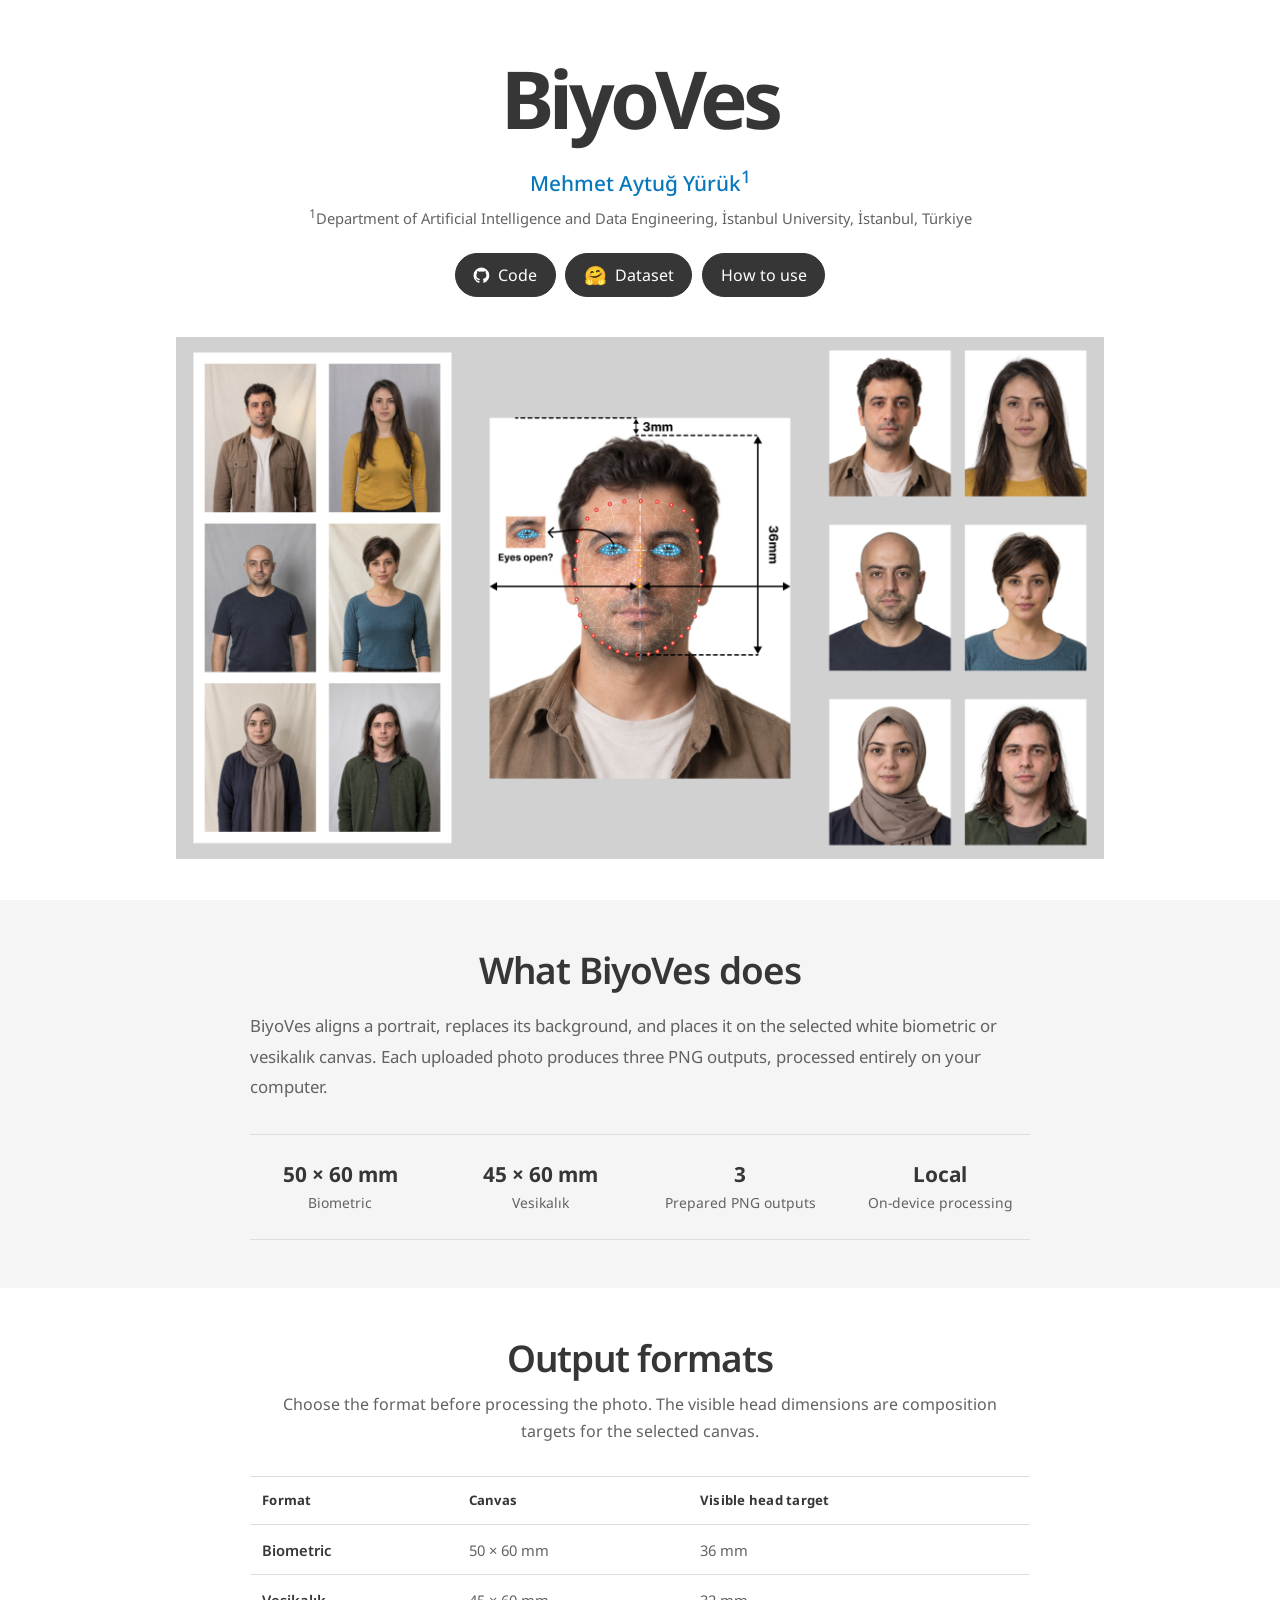
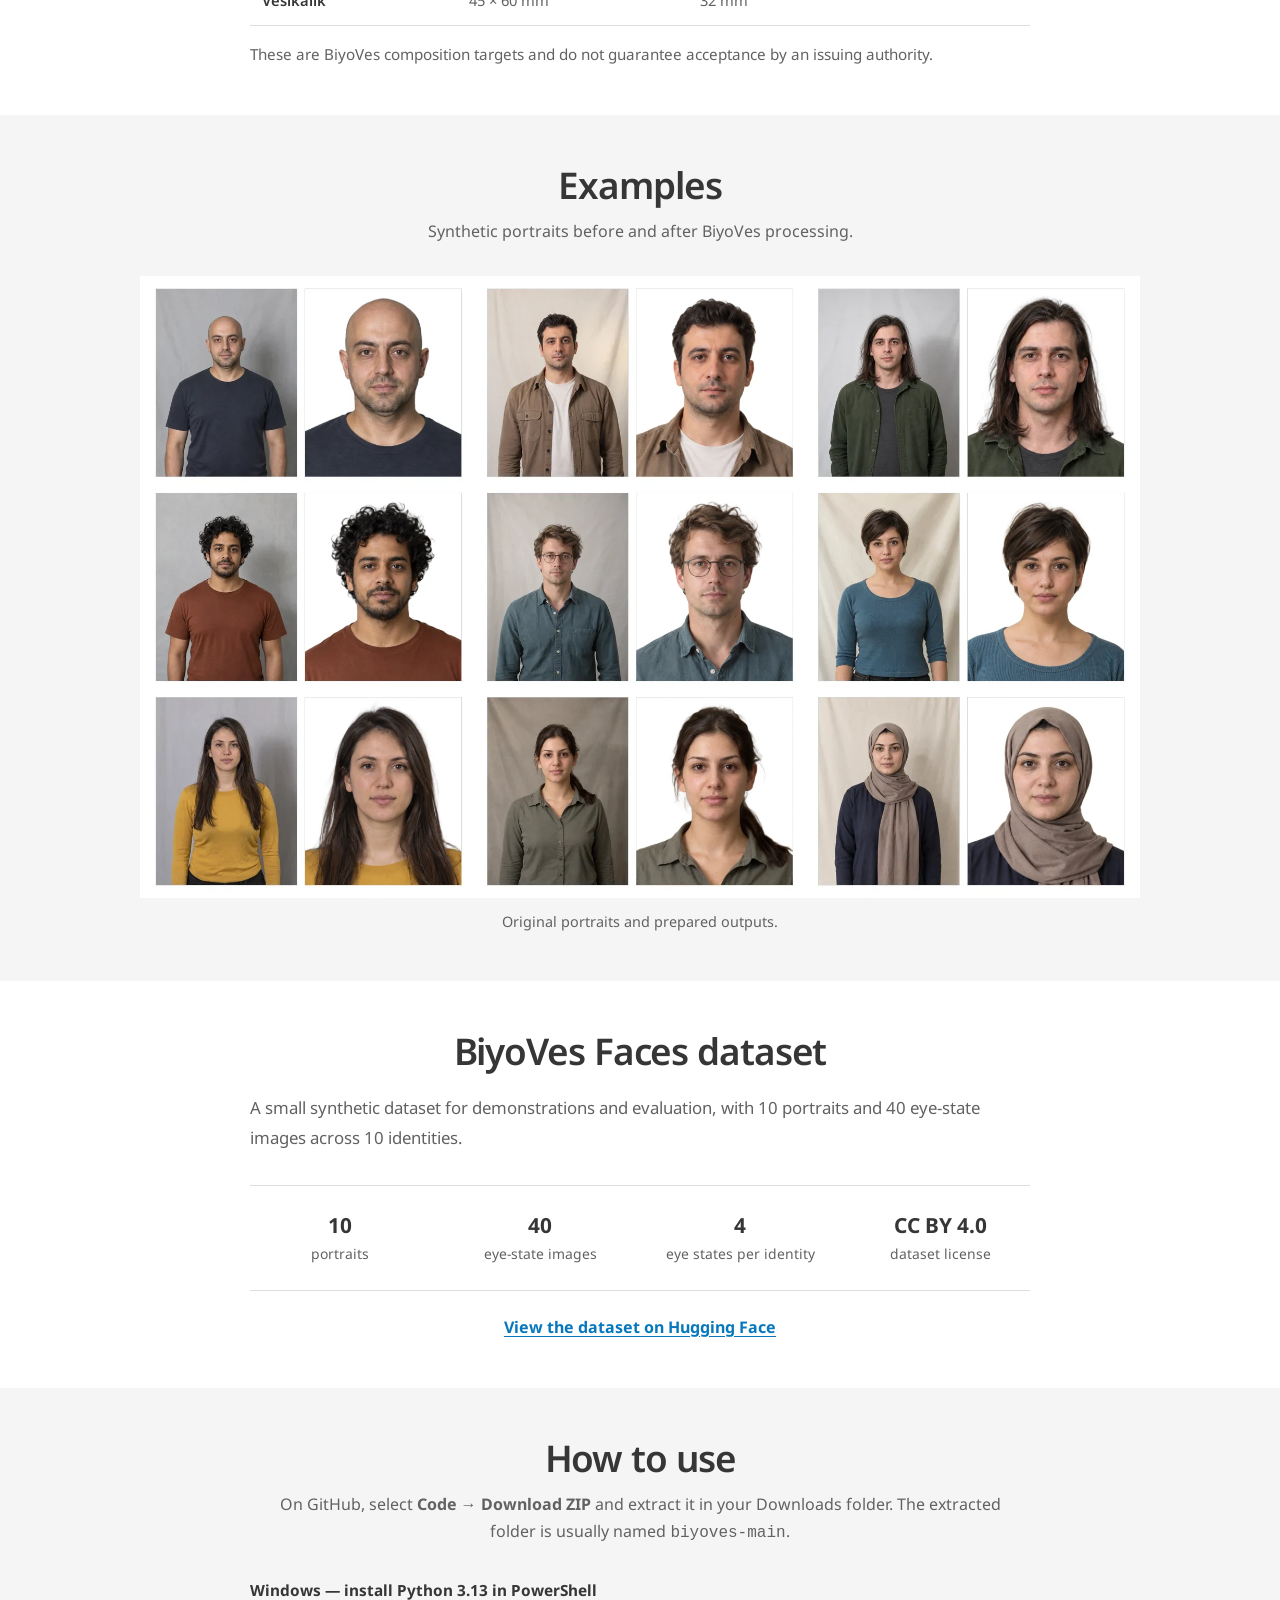
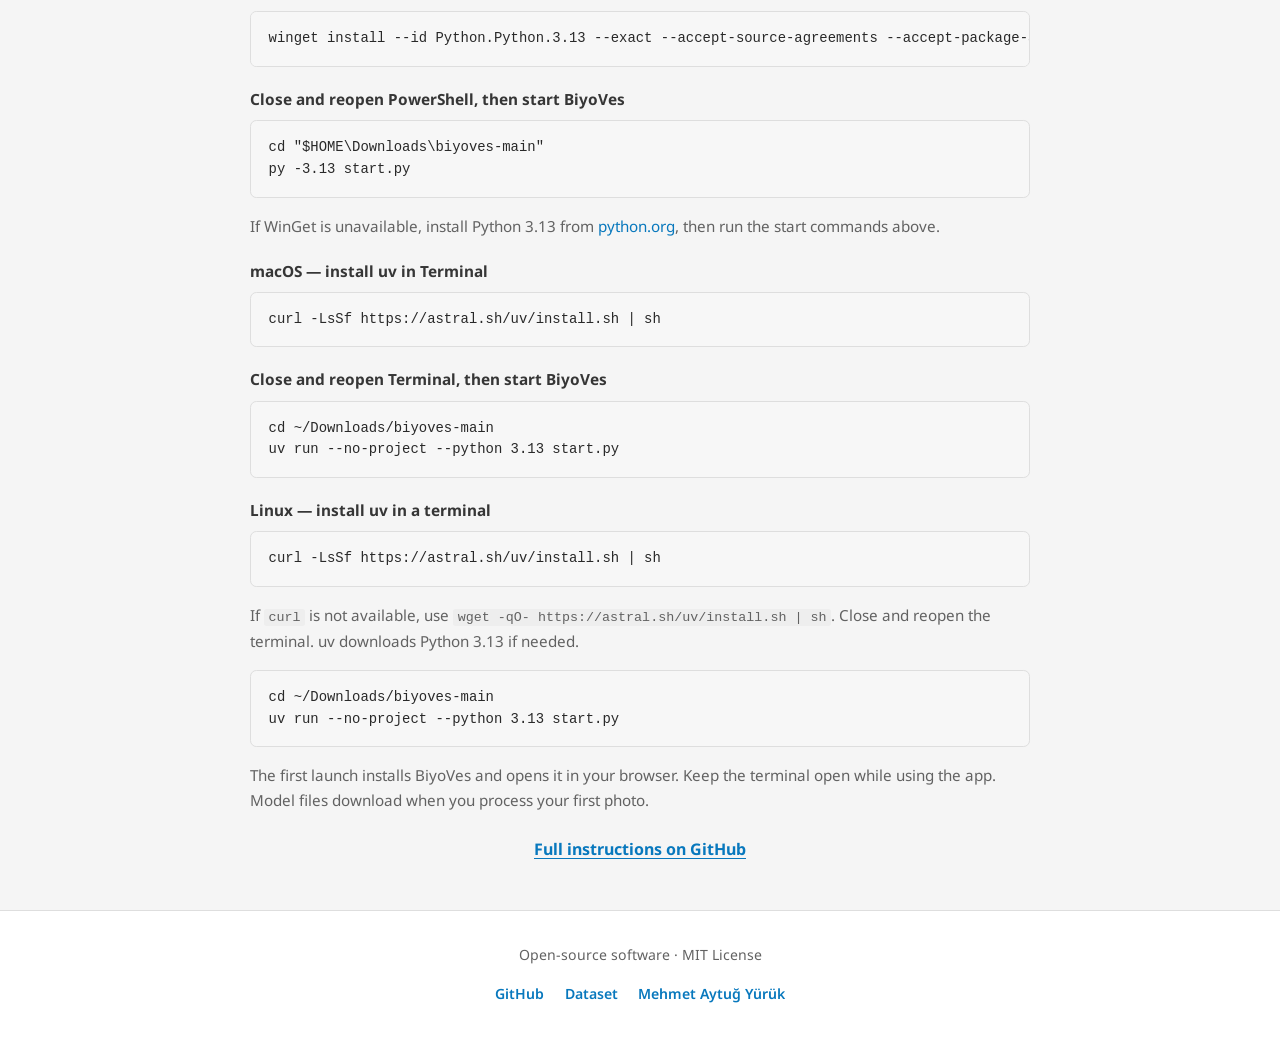
==== site/index.html @ 2c063765 "Initial commit" ====
<!doctype html>
<html lang="en" dir="ltr">
  <head>
    <meta charset="utf-8">
    <meta name="viewport" content="width=device-width, initial-scale=1">
    <title>BiyoVes — Local biometric and vesikalık photo processing</title>
    <meta name="description" content="Prepare biometric and vesikalık portraits locally with BiyoVes, a free open-source app.">
    <meta name="author" content="Mehmet Aytuğ Yürük">
    <meta name="robots" content="index, follow, max-snippet:-1, max-image-preview:large, max-video-preview:-1">
    <link rel="canonical" href="https://mehmetaytugyuruk.github.io/biyoves/">
    <meta name="theme-color" content="#ffffff">
    <link rel="icon" type="image/svg+xml" href="assets/favicon.svg">

    <meta property="og:title" content="BiyoVes — Local biometric and vesikalık photo processing">
    <meta property="og:description" content="Prepare biometric and vesikalık portraits locally with BiyoVes, a free open-source app.">
    <meta property="og:type" content="website">
    <meta property="og:url" content="https://mehmetaytugyuruk.github.io/biyoves/">
    <meta property="og:image" content="https://mehmetaytugyuruk.github.io/biyoves/assets/images/overview.png">
    <meta property="og:image:width" content="1920">
    <meta property="og:image:height" content="1080">
    <meta property="og:image:alt" content="BiyoVes overview showing portrait inputs and prepared biometric and vesikalık outputs.">
    <meta property="og:locale" content="en_US">
    <meta property="og:site_name" content="BiyoVes">

    <meta name="twitter:card" content="summary_large_image">
    <meta name="twitter:title" content="BiyoVes — Local biometric and vesikalık photo processing">
    <meta name="twitter:description" content="Prepare biometric and vesikalık portraits locally with BiyoVes, a free open-source app.">
    <meta name="twitter:image" content="https://mehmetaytugyuruk.github.io/biyoves/assets/images/overview.png">

    <link rel="preconnect" href="https://fonts.googleapis.com">
    <link rel="preconnect" href="https://fonts.gstatic.com" crossorigin>
    <link href="https://fonts.googleapis.com/css2?family=Google+Sans:wght@400;500;600;700&amp;family=Noto+Sans:wght@400;500;600;700&amp;display=swap" rel="stylesheet">
    <link rel="stylesheet" href="assets/css/base.css">
    <link rel="stylesheet" href="assets/css/biyoves.css?v=20261026-sections-1">

    <script type="application/ld+json">
    {
      "@context": "https://schema.org",
      "@type": "SoftwareApplication",
      "name": "BiyoVes",
      "applicationCategory": "MultimediaApplication",
      "url": "https://mehmetaytugyuruk.github.io/biyoves/",
      "codeRepository": "https://github.com/mehmetaytugyuruk/biyoves",
      "description": "Prepare biometric and vesikalık portraits locally with BiyoVes, a free open-source app.",
      "license": "https://opensource.org/license/mit",
      "inLanguage": "en"
    }
    </script>
  </head>
  <body>
    <a class="skip-link" href="#main-content">Skip to content</a>
<main id="main-content" class="biyoves-page">
  <div class="bv-hero-page">
  <header class="bv-hero">
    <div class="bv-container bv-container-narrow">
      <h1>BiyoVes</h1>
      <div class="bv-publication-authors"><span class="bv-author">Mehmet Aytuğ Yürük<sup>1</sup></span></div>
      <p class="bv-affiliation"><sup>1</sup>Department of Artificial Intelligence and Data Engineering, İstanbul University, İstanbul, Türkiye</p>
      <nav class="bv-resource-links" aria-label="BiyoVes resources">
        <a class="bv-resource-link" href="https://github.com/mehmetaytugyuruk/biyoves" target="_blank" rel="noopener noreferrer">
          <svg viewBox="0 0 24 24" aria-hidden="true" fill="currentColor"><path d="M12 .8a11.2 11.2 0 0 0-3.54 21.83c.56.1.77-.24.77-.54v-2.1c-3.12.68-3.78-1.32-3.78-1.32-.51-1.3-1.25-1.65-1.25-1.65-1.02-.7.08-.69.08-.69 1.13.08 1.72 1.16 1.72 1.16 1 .1.69 2.5 3.26 1.13.1-.72.39-1.21.71-1.49-2.49-.28-5.1-1.25-5.1-5.54 0-1.22.44-2.22 1.15-3-.12-.28-.5-1.42.11-2.95 0 0 .94-.3 3.08 1.15a10.7 10.7 0 0 1 5.6 0c2.14-1.45 3.07-1.15 3.07-1.15.62 1.53.23 2.67.12 2.95.72.78 1.15 1.78 1.15 3 0 4.3-2.62 5.26-5.12 5.54.4.35.76 1.03.76 2.08v2.88c0 .3.2.65.77.54A11.2 11.2 0 0 0 12 .8Z"/></svg>
          <span>Code</span>
        </a>
        <a class="bv-resource-link" href="https://huggingface.co/datasets/mehmetaytugyuruk/biyoves-faces" target="_blank" rel="noopener noreferrer">
          <span class="huggingface-icon" aria-hidden="true">🤗</span><span>Dataset</span>
        </a>
        <a class="bv-resource-link" href="#quick-start">How to use</a>
      </nav>
    </div>
  </header>

  <section class="bv-teaser bv-container" aria-label="BiyoVes overview">
    <figure>
      <a class="bv-figure-link" href="assets/images/overview.png" aria-label="Open the BiyoVes overview image at full resolution">
        <img src="assets/images/overview.png" width="1920" height="1080" alt="BiyoVes turns a portrait into three white-background biometric or vesikalık photo outputs." fetchpriority="high">
      </a>
    </figure>
  </section>
</div>

  <section class="bv-section bv-shaded" id="overview" aria-labelledby="overview-title">
    <div class="bv-container bv-container-narrow">
      <h2 id="overview-title">What BiyoVes does</h2>
      <p class="bv-lead">BiyoVes aligns a portrait, replaces its background, and places it on the selected white biometric or vesikalık canvas. Each uploaded photo produces three PNG outputs, processed entirely on your computer.</p>
      <div class="bv-facts" aria-label="BiyoVes at a glance">
        <div><strong>50 × 60 mm</strong><span>Biometric</span></div>
        <div><strong>45 × 60 mm</strong><span>Vesikalık</span></div>
        <div><strong>3</strong><span>Prepared PNG outputs</span></div>
        <div><strong>Local</strong><span>On-device processing</span></div>
      </div>
    </div>
  </section>

  <section class="bv-section" id="formats" aria-labelledby="formats-title">
    <div class="bv-container bv-container-narrow">
      <h2 id="formats-title">Output formats</h2>
      <p class="bv-section-intro">Choose the format before processing the photo. The visible head dimensions are composition targets for the selected canvas.</p>
      <div class="bv-table-scroll">
        <table class="bv-support-table">
          <thead>
            <tr>
              <th scope="col">Format</th>
              <th scope="col">Canvas</th>
              <th scope="col">Visible head target</th>
            </tr>
          </thead>
          <tbody>
            <tr>
              <th scope="row">Biometric</th>
              <td>50 × 60 mm</td>
              <td>36 mm</td>
            </tr>
            <tr>
              <th scope="row">Vesikalık</th>
              <td>45 × 60 mm</td>
              <td>32 mm</td>
            </tr>
          </tbody>
        </table>
      </div>
      <p class="bv-start-note">These are BiyoVes composition targets and do not guarantee acceptance by an issuing authority.</p>
    </div>
  </section>

  <section class="bv-section bv-shaded" id="examples" aria-labelledby="examples-title">
    <div class="bv-container">
      <h2 id="examples-title">Examples</h2>
      <p class="bv-section-intro">Synthetic portraits before and after BiyoVes processing.</p>
      <figure class="bv-figure bv-gallery">
        <a class="bv-figure-link" href="assets/images/showcase.webp" aria-label="Open the before-and-after portrait examples">
          <img src="assets/images/showcase.webp" width="1920" height="1194" alt="Nine synthetic portraits shown before and after BiyoVes processing." loading="lazy" decoding="async">
        </a>
        <figcaption>Original portraits and prepared outputs.</figcaption>
      </figure>
    </div>
  </section>

  <section class="bv-section" id="dataset" aria-labelledby="dataset-title">
    <div class="bv-container bv-container-narrow">
      <h2 id="dataset-title">BiyoVes Faces dataset</h2>
      <p class="bv-lead">A small synthetic dataset for demonstrations and evaluation, with 10 portraits and 40 eye-state images across 10 identities.</p>
      <div class="bv-dataset-facts">
        <div><strong>10</strong><span>portraits</span></div>
        <div><strong>40</strong><span>eye-state images</span></div>
        <div><strong>4</strong><span>eye states per identity</span></div>
        <div><strong>CC BY 4.0</strong><span>dataset license</span></div>
      </div>
      <p class="bv-centered"><a class="bv-text-link" href="https://huggingface.co/datasets/mehmetaytugyuruk/biyoves-faces" target="_blank" rel="noopener noreferrer">View the dataset on Hugging Face</a></p>
    </div>
  </section>

  <section class="bv-section bv-shaded" id="quick-start" aria-labelledby="quick-start-title">
    <div class="bv-container bv-container-narrow">
      <h2 id="quick-start-title">How to use</h2>
      <p class="bv-section-intro">On GitHub, select <strong>Code → Download ZIP</strong> and extract it in your Downloads folder. The extracted folder is usually named <code>biyoves-main</code>.</p>
      <p class="bv-platform-label">Windows — install Python 3.13 in PowerShell</p>
      <pre><code>winget install --id Python.Python.3.13 --exact --accept-source-agreements --accept-package-agreements</code></pre>
      <p class="bv-platform-label">Close and reopen PowerShell, then start BiyoVes</p>
      <pre><code>cd "$HOME\Downloads\biyoves-main"
py -3.13 start.py</code></pre>
      <p class="bv-start-note">If WinGet is unavailable, install Python 3.13 from <a href="https://www.python.org/downloads/">python.org</a>, then run the start commands above.</p>
      <p class="bv-platform-label">macOS — install uv in Terminal</p>
      <pre><code>curl -LsSf https://astral.sh/uv/install.sh | sh</code></pre>
      <p class="bv-platform-label">Close and reopen Terminal, then start BiyoVes</p>
      <pre><code>cd ~/Downloads/biyoves-main
uv run --no-project --python 3.13 start.py</code></pre>
      <p class="bv-platform-label">Linux — install uv in a terminal</p>
      <pre><code>curl -LsSf https://astral.sh/uv/install.sh | sh</code></pre>
      <p class="bv-start-note">If <code>curl</code> is not available, use <code>wget -qO- https://astral.sh/uv/install.sh | sh</code>. Close and reopen the terminal. uv downloads Python 3.13 if needed.</p>
      <pre><code>cd ~/Downloads/biyoves-main
uv run --no-project --python 3.13 start.py</code></pre>
      <p class="bv-start-note">The first launch installs BiyoVes and opens it in your browser. Keep the terminal open while using the app. Model files download when you process your first photo.</p>
      <p class="bv-centered"><a class="bv-text-link" href="https://github.com/mehmetaytugyuruk/biyoves" target="_blank" rel="noopener noreferrer">Full instructions on GitHub</a></p>
    </div>
  </section>

  <footer class="bv-footer">
    <div class="bv-container">
      <p>Open-source software · MIT License</p>
      <nav class="bv-footer-links" aria-label="Project links">
        <a href="https://github.com/mehmetaytugyuruk/biyoves" target="_blank" rel="noopener noreferrer">GitHub</a>
        <a href="https://huggingface.co/datasets/mehmetaytugyuruk/biyoves-faces" target="_blank" rel="noopener noreferrer">Dataset</a>
        <a href="https://mehmetaytugyuruk.github.io/">Mehmet Aytuğ Yürük</a>
      </nav>
    </div>
  </footer>
</main>

  </body>
</html>
---- site/assets/css/base.css ----
/* Shared foundation for the BiyoVes project site. */

:root {
  color-scheme: light;
  --ink: #363636;
  --muted: #626262;
  --link: #0878bd;
  --surface: #f5f5f5;
  --rule: #dedede;
}

*,
*::before,
*::after {
  box-sizing: border-box;
}

html {
  min-width: 20rem;
  scroll-behavior: smooth;
  -webkit-text-size-adjust: 100%;
}

body {
  min-height: 100vh;
  margin: 0;
  overflow-x: hidden;
  color: var(--ink);
  background: #fff;
  font-family: "Noto Sans", Arial, sans-serif;
  font-size: 1rem;
  line-height: 1.65;
  -webkit-font-smoothing: antialiased;
  text-rendering: optimizeLegibility;
}

a {
  color: var(--link);
  text-decoration: none;
}

a:hover {
  text-decoration: underline;
}

img {
  display: block;
  max-width: 100%;
}

p,
h1,
h2,
h3 {
  overflow-wrap: break-word;
}

p {
  margin: 0 0 1rem;
}

p:last-child {
  margin-bottom: 0;
}

strong {
  font-weight: 700;
}

h1,
h2,
h3 {
  font-family: "Google Sans", "Noto Sans", Arial, sans-serif;
}

h1,
h2,
h3 {
  text-wrap: balance;
}

:focus-visible {
  outline: 3px solid var(--link);
  outline-offset: 5px;
}

.skip-link {
  position: absolute;
  z-index: 5;
  top: -100px;
  left: 1rem;
  padding: 0.65rem 1rem;
  background: #fff;
  color: var(--ink);
}

.skip-link:focus {
  top: 1rem;
}
---- site/assets/css/biyoves.css ----
/* BiyoVes project page, following the personal site's light academic theme. */

.biyoves-page {
  --bv-shell: 1000px;
  --bv-narrow: 780px;
  color: var(--ink);
}

.bv-container {
  width: min(calc(100% - 3rem), var(--bv-shell));
  margin-inline: auto;
}

.bv-container-narrow {
  max-width: var(--bv-narrow);
  margin-inline: auto;
}

.bv-hero {
  padding: clamp(3.5rem, 8vw, 6.25rem) 0 2rem;
  text-align: center;
}

.bv-hero h1 {
  margin: 0;
  color: var(--ink);
  font-family: "Google Sans", "Noto Sans", Arial, sans-serif;
  font-size: clamp(3.25rem, 8vw, 5.3rem);
  font-weight: 700;
  letter-spacing: -0.06em;
  line-height: 1.04;
}

.bv-resource-links,
.bv-footer-links {
  display: flex;
  flex-wrap: wrap;
  justify-content: center;
  gap: 0.6rem;
}

.bv-resource-links {
  margin-top: 1.65rem;
}

.bv-resource-link {
  display: inline-flex;
  align-items: center;
  justify-content: center;
  gap: 0.5rem;
  min-height: 44px;
  padding: 0.5rem 1.1rem;
  border: 1px solid #363636;
  border-radius: 999px;
  color: #fff;
  background: #363636;
  font-family: inherit;
  font-size: 1rem;
  line-height: 1.4;
  text-decoration: none;
}

.bv-resource-link:hover {
  border-color: #202020;
  color: #fff;
  background: #202020;
  text-decoration: none;
}

.bv-resource-link svg {
  width: 1.05rem;
  height: 1.05rem;
}

.bv-teaser {
  padding-top: 1rem;
  padding-bottom: 3.25rem;
}

.bv-teaser figure,
.bv-figure {
  margin: 0;
}

.bv-figure-link {
  display: block;
  color: inherit;
}

.bv-figure-link img {
  width: 100%;
  height: auto;
  margin-inline: auto;
  object-fit: contain;
}

.bv-teaser img {
  max-height: 610px;
  background: #f4f4f4;
}

.bv-teaser figcaption,
.bv-figure figcaption {
  max-width: 800px;
  margin: 0.8rem auto 0;
  color: var(--muted);
  font-family: "Google Sans", "Noto Sans", Arial, sans-serif;
  font-size: 0.9rem;
  line-height: 1.55;
  text-align: center;
}

.bv-section {
  padding-block: 3rem;
}

.bv-shaded {
  background: var(--surface);
}

.bv-section h2 {
  margin: 0;
  color: var(--ink);
  font-family: "Google Sans", "Noto Sans", Arial, sans-serif;
  font-size: clamp(1.8rem, 4vw, 2.3rem);
  font-weight: 600;
  letter-spacing: -0.03em;
  line-height: 1.2;
  text-align: center;
  text-wrap: balance;
}

.bv-lead {
  margin: 1.2rem 0 0;
  color: var(--muted);
  font-size: 1.05rem;
  line-height: 1.8;
}

.bv-section-intro {
  max-width: 760px;
  margin: 0.7rem auto 2rem;
  color: var(--muted);
  text-align: center;
}

.bv-facts,
.bv-dataset-facts {
  display: grid;
  grid-template-columns: repeat(4, minmax(0, 1fr));
  gap: 1.25rem;
  margin-top: 2rem;
  border-top: 1px solid var(--rule);
  border-bottom: 1px solid var(--rule);
}

.bv-facts > div,
.bv-dataset-facts > div {
  display: flex;
  min-height: 104px;
  flex-direction: column;
  justify-content: center;
  padding: 1rem 0.25rem;
  text-align: center;
}

.bv-facts strong,
.bv-dataset-facts strong {
  color: var(--ink);
  font-family: "Google Sans", "Noto Sans", Arial, sans-serif;
  font-size: 1.3rem;
  font-weight: 700;
  line-height: 1.25;
  font-variant-numeric: tabular-nums;
}

.bv-facts span,
.bv-dataset-facts span {
  margin-top: 0.42rem;
  color: var(--muted);
  font-size: 0.87rem;
  line-height: 1.45;
}

.bv-note {
  margin-top: 1.8rem;
  padding: 1rem 1.2rem;
  border: 1px solid var(--rule);
  border-left: 3px solid var(--link);
  color: var(--muted);
  background: #fff;
  font-size: 0.95rem;
  line-height: 1.7;
}

.bv-note strong {
  color: var(--ink);
}

.bv-table-scroll {
  overflow-x: auto;
  margin-top: 1.8rem;
}

.bv-support-table {
  width: 100%;
  border-collapse: collapse;
  color: var(--muted);
  font-size: 0.92rem;
  line-height: 1.5;
  text-align: left;
}

.bv-support-table th,
.bv-support-table td {
  padding: 0.85rem 0.75rem;
  border-top: 1px solid var(--rule);
  vertical-align: top;
}

.bv-support-table thead th {
  color: var(--ink);
  font-family: "Google Sans", "Noto Sans", Arial, sans-serif;
  font-size: 0.82rem;
  font-weight: 700;
  letter-spacing: 0.02em;
}

.bv-support-table tbody tr:last-child th,
.bv-support-table tbody tr:last-child td {
  border-bottom: 1px solid var(--rule);
}

.bv-support-table tbody th {
  color: var(--ink);
  font-weight: 600;
  white-space: nowrap;
}

.bv-gallery img {
  background: #fff;
}

.bv-gallery {
  margin-top: 2rem;
}

.bv-centered {
  margin-top: 1.4rem;
  text-align: center;
}

.bv-text-link {
  color: var(--link);
  font-weight: 700;
  text-decoration: underline;
  text-underline-offset: 0.2em;
}

.bv-platform-label {
  margin: 1.25rem 0 0.5rem;
  color: var(--ink);
  font-family: "Google Sans", "Noto Sans", Arial, sans-serif;
  font-size: 0.96rem;
  font-weight: 700;
}

.biyoves-page pre {
  overflow-x: auto;
  padding: 1rem 1.1rem;
  margin: 0;
  border: 1px solid var(--rule);
  border-radius: 0.4rem;
  color: #292929;
  background: #f7f7f7;
  font-size: 0.87rem;
  line-height: 1.55;
  tab-size: 4;
}

.biyoves-page code {
  font-family: ui-monospace, SFMono-Regular, Menlo, Consolas, monospace;
}

.bv-start-note {
  margin-top: 1rem;
  color: var(--muted);
  font-size: 0.95rem;
  line-height: 1.65;
}

.bv-start-note code {
  padding: 0.1em 0.34em;
  border-radius: 0.2em;
  background: #eee;
  font-size: 0.88em;
}

.bv-footer {
  padding: 2rem 0 2.5rem;
  border-top: 1px solid var(--rule);
  color: var(--muted);
  background: #fff;
  font-size: 0.88rem;
  text-align: center;
}

.bv-footer-links {
  gap: 0.5rem 1.3rem;
  margin-top: 0.75rem;
}

.bv-footer-links a {
  color: var(--link);
  font-weight: 600;
}

@media (max-width: 760px) {
  .bv-container {
    width: min(calc(100% - 2rem), var(--bv-shell));
  }

  .bv-hero {
    padding-top: 3.3rem;
  }

  .bv-teaser {
    padding-bottom: 2.4rem;
  }

  .bv-facts,
  .bv-dataset-facts {
    grid-template-columns: repeat(2, minmax(0, 1fr));
    gap: 0;
  }

  .bv-facts > div:nth-child(-n + 2),
  .bv-dataset-facts > div:nth-child(-n + 2) {
    border-bottom: 1px solid var(--rule);
  }

  .bv-support-table {
    min-width: 680px;
  }
}

@media (max-width: 520px) {
  .bv-container {
    width: min(calc(100% - 1.5rem), var(--bv-shell));
  }

  .bv-resource-links {
    gap: 0.5rem;
  }

  .bv-resource-link {
    min-height: 44px;
    padding: 0.5rem 1.1rem;
    font-size: 1rem;
  }

  .bv-section {
    padding-block: 2.5rem;
  }

  .bv-intro {
    font-size: 0.98rem;
  }

  .bv-facts strong,
  .bv-dataset-facts strong {
    font-size: 1.15rem;
  }

  .biyoves-page pre {
    padding: 0.85rem;
    font-size: 0.77rem;
  }
}

@media (prefers-reduced-motion: reduce) {
  .bv-resource-link {
    transition: none;
  }
}


/* Keep the opening copy and overview graphic on the same screen. */
.bv-hero-page {
  display: flex;
  height: 100svh;
  height: 100dvh;
  min-height: 0;
  flex-direction: column;
  overflow: hidden;
  padding: 3.5rem 0 .65rem;
  background: #fff;
}
.bv-hero-page .bv-container-narrow { max-width: var(--bv-shell); }
.bv-hero-page .bv-hero { flex: 0 0 auto; padding: 0 0 .25rem; }
.bv-hero-page .bv-hero h1 { margin-bottom: 1.5rem; font-size: clamp(3.1rem, 7vw, 5rem); }
.bv-hero-page .bv-publication-authors { margin-top: 0; font-family: "Google Sans", "Noto Sans", Arial, sans-serif; font-size: 1.3rem; line-height: 1.6; }
.bv-hero-page .bv-author { color: var(--link); font-weight: 500; }
.bv-hero-page .bv-affiliation { margin: .3rem 0 0; color: var(--muted); font-size: clamp(.9rem, 1.15vw, 1.15rem); line-height: 1.45; white-space: nowrap; }
.bv-hero-page .bv-resource-links { gap: .6rem; margin-top: 1.5rem; }
.bv-hero-page .bv-teaser {
  display: flex;
  width: min(calc(100% - 3rem), var(--bv-shell));
  min-height: 0;
  flex: 1 1 auto;
  align-items: center;
  justify-content: center;
  padding: .35rem 0 0;
}
.bv-hero-page .bv-teaser figure { width: 100%; height: 100%; min-height: 0; display: flex; align-items: center; justify-content: center; }
.bv-hero-page .bv-teaser .bv-figure-link { width: 100%; height: 100%; display: flex; align-items: center; justify-content: center; }
.bv-hero-page .bv-teaser img { width: auto; height: auto; max-width: 100%; max-height: min(100%, 58dvh); background: #fff; object-fit: contain; }
.bv-hero-page .bv-teaser figcaption { display: none; }
.bv-hero-page .bv-resource-link > span[aria-hidden="true"] { font-size: 1.15rem; line-height: 1; }
@media (max-width: 760px) {
  .bv-hero-page { padding: 2.5rem 0 .4rem; }
  .bv-hero-page .bv-hero { padding-bottom: .2rem; }
  .bv-hero-page .bv-container { width: min(calc(100% - 1.5rem), var(--bv-shell)); }
  .bv-hero-page .bv-hero h1 { font-size: clamp(2.9rem, 13vw, 4.3rem); }
  .bv-hero-page .bv-publication-authors { font-size: 1.2rem; }
  .bv-hero-page .bv-affiliation { font-size: 1rem; white-space: normal; }
  .bv-hero-page .bv-intro { font-size: .86rem; line-height: 1.4; }
  .bv-hero-page .bv-resource-links { gap: .6rem; margin-top: 1.5rem; }
  .bv-hero-page .bv-resource-link { min-height: 44px; padding: .5rem 1.1rem; font-size: 1rem; }
  .bv-hero-page .bv-teaser { width: min(calc(100% - 1.5rem), var(--bv-shell)); }
}
@media (max-height: 680px) and (min-width: 761px) {
  .bv-hero-page .bv-hero h1 { font-size: 3.5rem; }
  .bv-hero-page .bv-intro { font-size: .88rem; }
}

html { min-width: 0; }
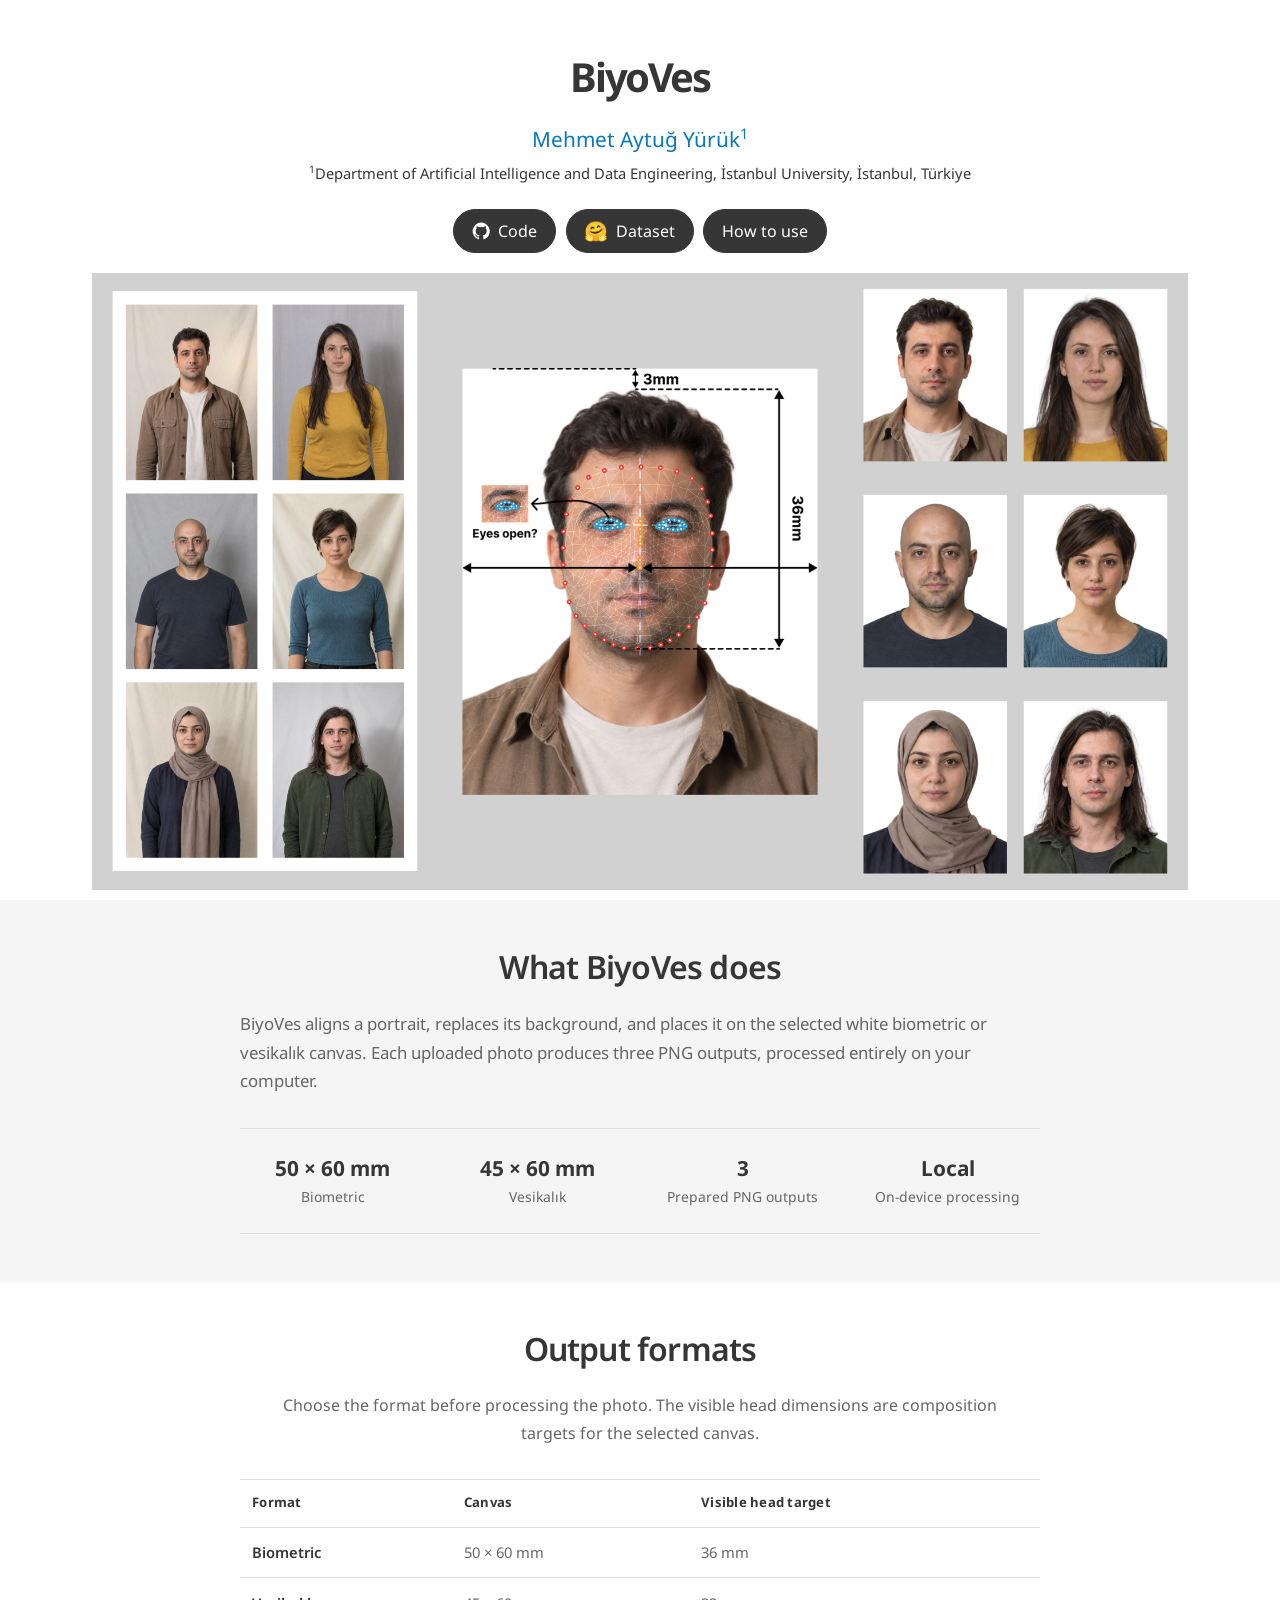
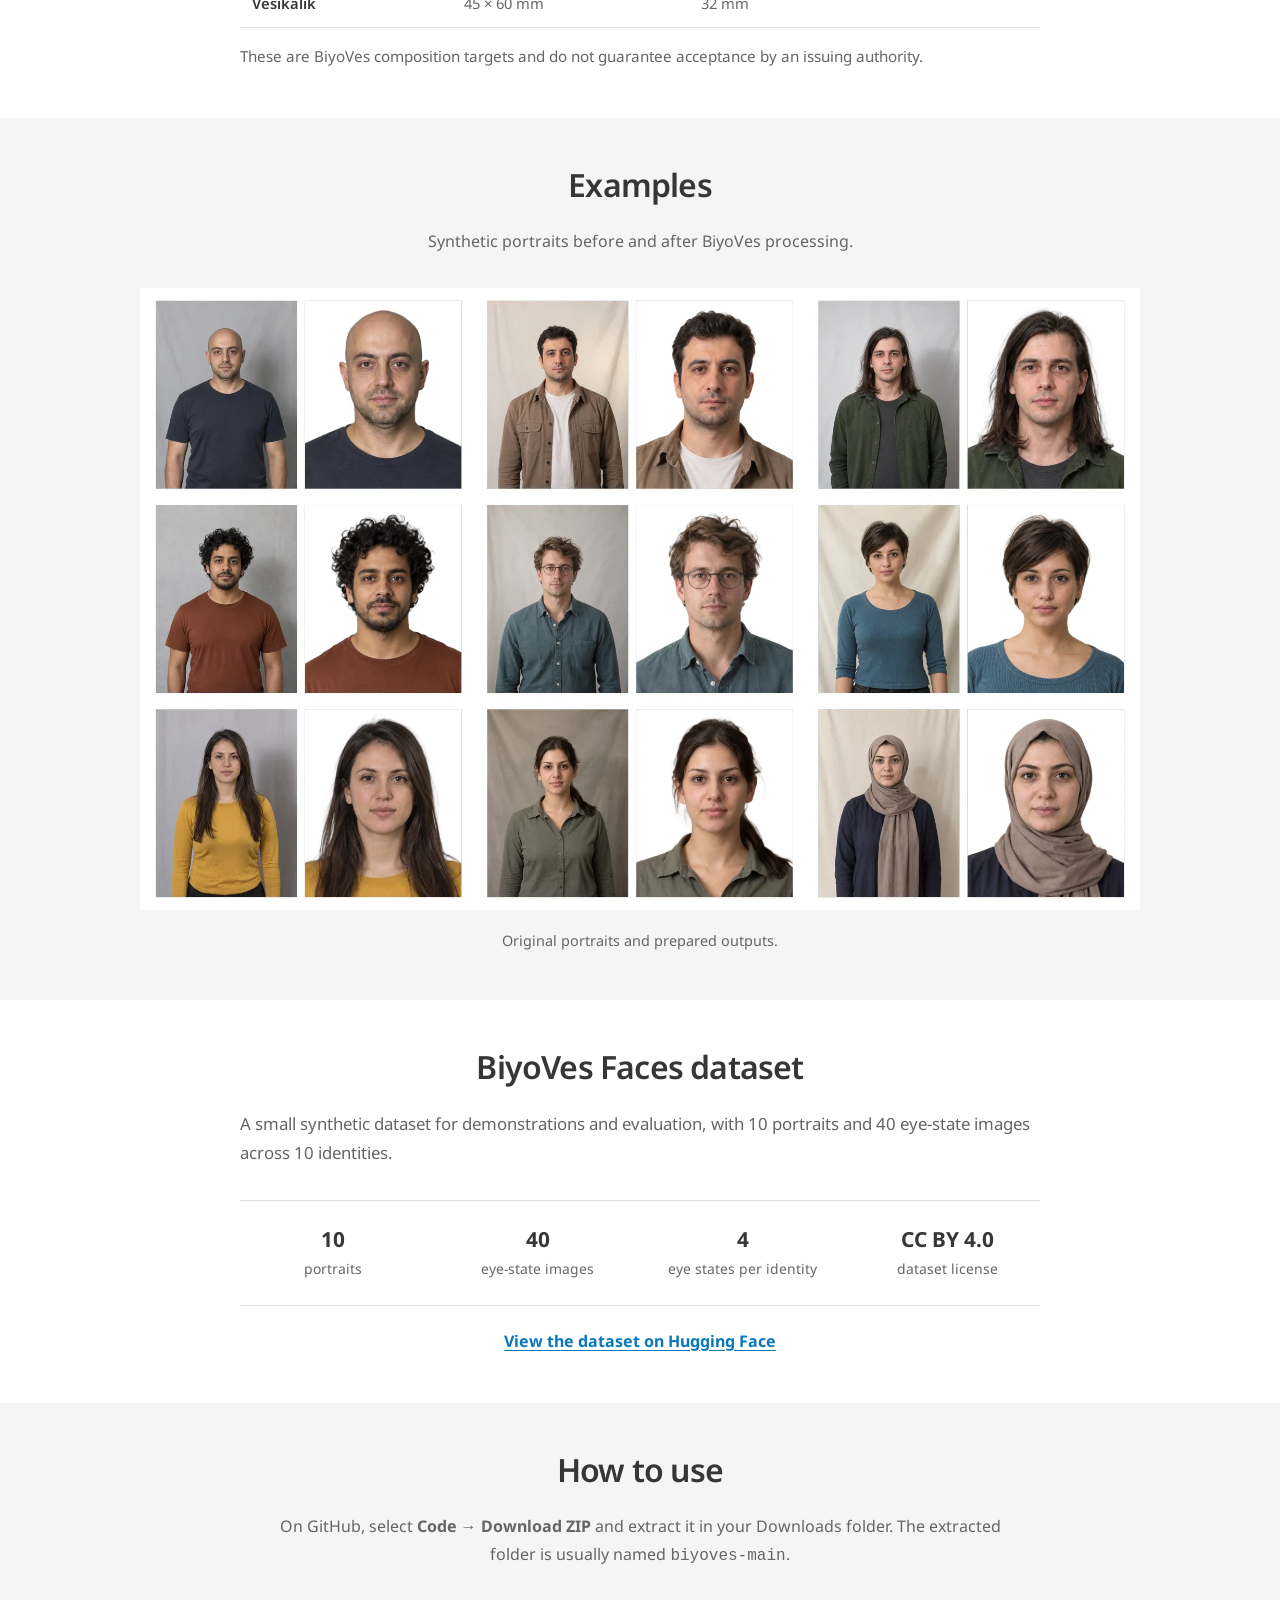
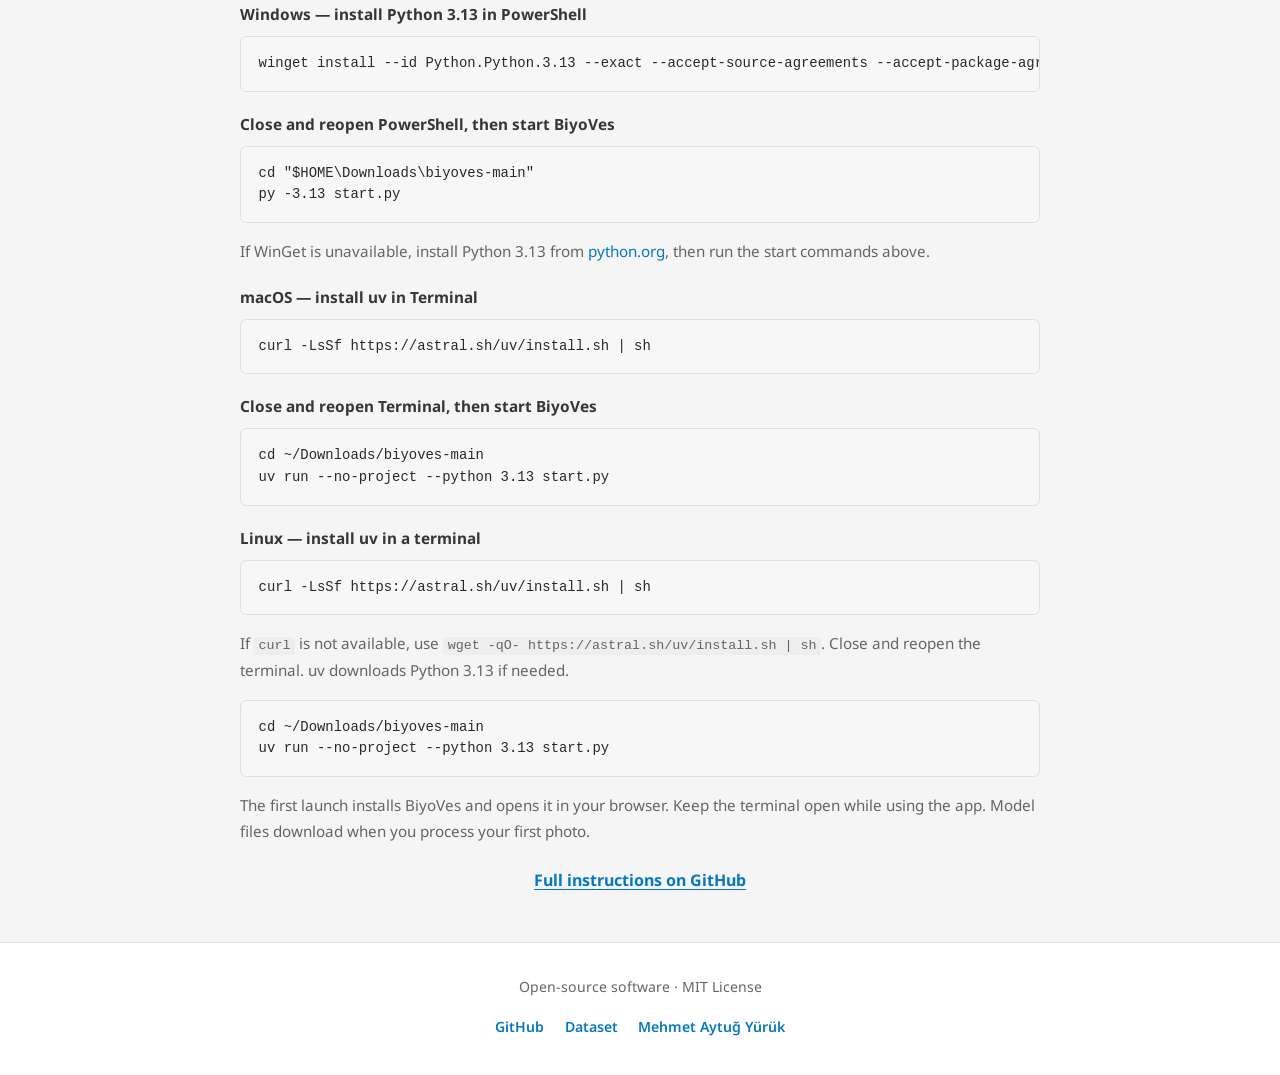
==== commit 0f85dee3: "BiyoVes application and project site" ====
--- a/site/index.html
+++ b/site/index.html
@@ -30,8 +30,7 @@
     <link rel="preconnect" href="https://fonts.googleapis.com">
     <link rel="preconnect" href="https://fonts.gstatic.com" crossorigin>
     <link href="https://fonts.googleapis.com/css2?family=Google+Sans:wght@400;500;600;700&amp;family=Noto+Sans:wght@400;500;600;700&amp;display=swap" rel="stylesheet">
-    <link rel="stylesheet" href="assets/css/base.css">
-    <link rel="stylesheet" href="assets/css/biyoves.css?v=20261026-sections-1">
+    <link rel="stylesheet" href="assets/css/site.css?v=20261107-publication-alignment-2">
 
     <script type="application/ld+json">
     {
@@ -49,142 +48,144 @@
   </head>
   <body>
     <a class="skip-link" href="#main-content">Skip to content</a>
-<main id="main-content" class="biyoves-page">
-  <div class="bv-hero-page">
-  <header class="bv-hero">
-    <div class="bv-container bv-container-narrow">
-      <h1>BiyoVes</h1>
-      <div class="bv-publication-authors"><span class="bv-author">Mehmet Aytuğ Yürük<sup>1</sup></span></div>
-      <p class="bv-affiliation"><sup>1</sup>Department of Artificial Intelligence and Data Engineering, İstanbul University, İstanbul, Türkiye</p>
-      <nav class="bv-resource-links" aria-label="BiyoVes resources">
-        <a class="bv-resource-link" href="https://github.com/mehmetaytugyuruk/biyoves" target="_blank" rel="noopener noreferrer">
-          <svg viewBox="0 0 24 24" aria-hidden="true" fill="currentColor"><path d="M12 .8a11.2 11.2 0 0 0-3.54 21.83c.56.1.77-.24.77-.54v-2.1c-3.12.68-3.78-1.32-3.78-1.32-.51-1.3-1.25-1.65-1.25-1.65-1.02-.7.08-.69.08-.69 1.13.08 1.72 1.16 1.72 1.16 1 .1.69 2.5 3.26 1.13.1-.72.39-1.21.71-1.49-2.49-.28-5.1-1.25-5.1-5.54 0-1.22.44-2.22 1.15-3-.12-.28-.5-1.42.11-2.95 0 0 .94-.3 3.08 1.15a10.7 10.7 0 0 1 5.6 0c2.14-1.45 3.07-1.15 3.07-1.15.62 1.53.23 2.67.12 2.95.72.78 1.15 1.78 1.15 3 0 4.3-2.62 5.26-5.12 5.54.4.35.76 1.03.76 2.08v2.88c0 .3.2.65.77.54A11.2 11.2 0 0 0 12 .8Z"/></svg>
-          <span>Code</span>
-        </a>
-        <a class="bv-resource-link" href="https://huggingface.co/datasets/mehmetaytugyuruk/biyoves-faces" target="_blank" rel="noopener noreferrer">
-          <span class="huggingface-icon" aria-hidden="true">🤗</span><span>Dataset</span>
-        </a>
-        <a class="bv-resource-link" href="#quick-start">How to use</a>
-      </nav>
-    </div>
-  </header>
+    <main id="main-content" class="biyoves-page">
+      <section class="publication-hero" aria-label="BiyoVes overview">
+        <header class="publication-header container">
+          <h1>BiyoVes</h1>
+          <div class="publication-authors">
+            <span class="author">Mehmet Aytuğ Yürük<sup>1</sup></span>
+          </div>
+          <div class="publication-affiliations">
+            <span><sup>1</sup>Department of Artificial Intelligence and Data Engineering, İstanbul University, İstanbul, Türkiye</span>
+          </div>
+          <nav class="publication-links" aria-label="BiyoVes resources">
+            <a class="resource-link" href="https://github.com/mehmetaytugyuruk/biyoves" target="_blank" rel="noopener noreferrer">
+              <svg viewBox="0 0 24 24" aria-hidden="true" fill="currentColor"><path d="M12 .8a11.2 11.2 0 0 0-3.54 21.83c.56.1.77-.24.77-.54v-2.1c-3.12.68-3.78-1.32-3.78-1.32-.51-1.3-1.25-1.65-1.25-1.65-1.02-.7.08-.69.08-.69 1.13.08 1.72 1.16 1.72 1.16 1 .1.69 2.5 3.26 1.13.1-.72.39-1.21.71-1.49-2.49-.28-5.1-1.25-5.1-5.54 0-1.22.44-2.22 1.15-3-.12-.28-.5-1.42.11-2.95 0 0 .94-.3 3.08 1.15a10.7 10.7 0 0 1 5.6 0c2.14-1.45 3.07-1.15 3.07-1.15.62 1.53.23 2.67.12 2.95.72.78 1.15 1.78 1.15 3 0 4.3-2.62 5.26-5.12 5.54.4.35.76 1.03.76 2.08v2.88c0 .3.2.65.77.54A11.2 11.2 0 0 0 12 .8Z"/></svg>
+              <span>Code</span>
+            </a>
+            <a class="resource-link" href="https://huggingface.co/datasets/mehmetaytugyuruk/biyoves-faces" target="_blank" rel="noopener noreferrer">
+              <span class="huggingface-icon" aria-hidden="true">🤗</span><span>Dataset</span>
+            </a>
+            <a class="resource-link" href="#quick-start">How to use</a>
+          </nav>
+        </header>
 
-  <section class="bv-teaser bv-container" aria-label="BiyoVes overview">
-    <figure>
-      <a class="bv-figure-link" href="assets/images/overview.png" aria-label="Open the BiyoVes overview image at full resolution">
-        <img src="assets/images/overview.png" width="1920" height="1080" alt="BiyoVes turns a portrait into three white-background biometric or vesikalık photo outputs." fetchpriority="high">
-      </a>
-    </figure>
-  </section>
-</div>
+        <section class="figure-section container" aria-label="BiyoVes overview image">
+          <figure>
+            <a href="assets/images/overview.png" aria-label="Open the BiyoVes overview image at full resolution">
+              <img src="assets/images/overview.png" width="1920" height="1080" alt="BiyoVes turns a portrait into three white-background biometric or vesikalık photo outputs." fetchpriority="high">
+            </a>
+          </figure>
+        </section>
+      </section>
 
-  <section class="bv-section bv-shaded" id="overview" aria-labelledby="overview-title">
-    <div class="bv-container bv-container-narrow">
-      <h2 id="overview-title">What BiyoVes does</h2>
-      <p class="bv-lead">BiyoVes aligns a portrait, replaces its background, and places it on the selected white biometric or vesikalık canvas. Each uploaded photo produces three PNG outputs, processed entirely on your computer.</p>
-      <div class="bv-facts" aria-label="BiyoVes at a glance">
-        <div><strong>50 × 60 mm</strong><span>Biometric</span></div>
-        <div><strong>45 × 60 mm</strong><span>Vesikalık</span></div>
-        <div><strong>3</strong><span>Prepared PNG outputs</span></div>
-        <div><strong>Local</strong><span>On-device processing</span></div>
-      </div>
-    </div>
-  </section>
+      <section class="section shaded" id="overview" aria-labelledby="overview-title">
+        <div class="container container-narrow">
+          <h2 id="overview-title">What BiyoVes does</h2>
+          <p class="lead">BiyoVes aligns a portrait, replaces its background, and places it on the selected white biometric or vesikalık canvas. Each uploaded photo produces three PNG outputs, processed entirely on your computer.</p>
+          <div class="facts" aria-label="BiyoVes at a glance">
+            <div><strong>50 × 60 mm</strong><span>Biometric</span></div>
+            <div><strong>45 × 60 mm</strong><span>Vesikalık</span></div>
+            <div><strong>3</strong><span>Prepared PNG outputs</span></div>
+            <div><strong>Local</strong><span>On-device processing</span></div>
+          </div>
+        </div>
+      </section>
 
-  <section class="bv-section" id="formats" aria-labelledby="formats-title">
-    <div class="bv-container bv-container-narrow">
-      <h2 id="formats-title">Output formats</h2>
-      <p class="bv-section-intro">Choose the format before processing the photo. The visible head dimensions are composition targets for the selected canvas.</p>
-      <div class="bv-table-scroll">
-        <table class="bv-support-table">
-          <thead>
-            <tr>
-              <th scope="col">Format</th>
-              <th scope="col">Canvas</th>
-              <th scope="col">Visible head target</th>
-            </tr>
-          </thead>
-          <tbody>
-            <tr>
-              <th scope="row">Biometric</th>
-              <td>50 × 60 mm</td>
-              <td>36 mm</td>
-            </tr>
-            <tr>
-              <th scope="row">Vesikalık</th>
-              <td>45 × 60 mm</td>
-              <td>32 mm</td>
-            </tr>
-          </tbody>
-        </table>
-      </div>
-      <p class="bv-start-note">These are BiyoVes composition targets and do not guarantee acceptance by an issuing authority.</p>
-    </div>
-  </section>
+      <section class="section" id="formats" aria-labelledby="formats-title">
+        <div class="container container-narrow">
+          <h2 id="formats-title">Output formats</h2>
+          <p class="section-intro">Choose the format before processing the photo. The visible head dimensions are composition targets for the selected canvas.</p>
+          <div class="table-scroll">
+            <table class="support-table">
+              <thead>
+                <tr>
+                  <th scope="col">Format</th>
+                  <th scope="col">Canvas</th>
+                  <th scope="col">Visible head target</th>
+                </tr>
+              </thead>
+              <tbody>
+                <tr>
+                  <th scope="row">Biometric</th>
+                  <td>50 × 60 mm</td>
+                  <td>36 mm</td>
+                </tr>
+                <tr>
+                  <th scope="row">Vesikalık</th>
+                  <td>45 × 60 mm</td>
+                  <td>32 mm</td>
+                </tr>
+              </tbody>
+            </table>
+          </div>
+          <p class="start-note">These are BiyoVes composition targets and do not guarantee acceptance by an issuing authority.</p>
+        </div>
+      </section>
 
-  <section class="bv-section bv-shaded" id="examples" aria-labelledby="examples-title">
-    <div class="bv-container">
-      <h2 id="examples-title">Examples</h2>
-      <p class="bv-section-intro">Synthetic portraits before and after BiyoVes processing.</p>
-      <figure class="bv-figure bv-gallery">
-        <a class="bv-figure-link" href="assets/images/showcase.webp" aria-label="Open the before-and-after portrait examples">
-          <img src="assets/images/showcase.webp" width="1920" height="1194" alt="Nine synthetic portraits shown before and after BiyoVes processing." loading="lazy" decoding="async">
-        </a>
-        <figcaption>Original portraits and prepared outputs.</figcaption>
-      </figure>
-    </div>
-  </section>
+      <section class="section shaded" id="examples" aria-labelledby="examples-title">
+        <div class="container">
+          <h2 id="examples-title">Examples</h2>
+          <p class="section-intro">Synthetic portraits before and after BiyoVes processing.</p>
+          <figure class="gallery">
+            <a href="assets/images/showcase.webp" aria-label="Open the before-and-after portrait examples">
+              <img src="assets/images/showcase.webp" width="1920" height="1194" alt="Nine synthetic portraits shown before and after BiyoVes processing." loading="lazy" decoding="async">
+            </a>
+            <figcaption>Original portraits and prepared outputs.</figcaption>
+          </figure>
+        </div>
+      </section>
 
-  <section class="bv-section" id="dataset" aria-labelledby="dataset-title">
-    <div class="bv-container bv-container-narrow">
-      <h2 id="dataset-title">BiyoVes Faces dataset</h2>
-      <p class="bv-lead">A small synthetic dataset for demonstrations and evaluation, with 10 portraits and 40 eye-state images across 10 identities.</p>
-      <div class="bv-dataset-facts">
-        <div><strong>10</strong><span>portraits</span></div>
-        <div><strong>40</strong><span>eye-state images</span></div>
-        <div><strong>4</strong><span>eye states per identity</span></div>
-        <div><strong>CC BY 4.0</strong><span>dataset license</span></div>
-      </div>
-      <p class="bv-centered"><a class="bv-text-link" href="https://huggingface.co/datasets/mehmetaytugyuruk/biyoves-faces" target="_blank" rel="noopener noreferrer">View the dataset on Hugging Face</a></p>
-    </div>
-  </section>
+      <section class="section" id="dataset" aria-labelledby="dataset-title">
+        <div class="container container-narrow">
+          <h2 id="dataset-title">BiyoVes Faces dataset</h2>
+          <p class="lead">A small synthetic dataset for demonstrations and evaluation, with 10 portraits and 40 eye-state images across 10 identities.</p>
+          <div class="facts">
+            <div><strong>10</strong><span>portraits</span></div>
+            <div><strong>40</strong><span>eye-state images</span></div>
+            <div><strong>4</strong><span>eye states per identity</span></div>
+            <div><strong>CC BY 4.0</strong><span>dataset license</span></div>
+          </div>
+          <p class="centered"><a class="text-link" href="https://huggingface.co/datasets/mehmetaytugyuruk/biyoves-faces" target="_blank" rel="noopener noreferrer">View the dataset on Hugging Face</a></p>
+        </div>
+      </section>
 
-  <section class="bv-section bv-shaded" id="quick-start" aria-labelledby="quick-start-title">
-    <div class="bv-container bv-container-narrow">
-      <h2 id="quick-start-title">How to use</h2>
-      <p class="bv-section-intro">On GitHub, select <strong>Code → Download ZIP</strong> and extract it in your Downloads folder. The extracted folder is usually named <code>biyoves-main</code>.</p>
-      <p class="bv-platform-label">Windows — install Python 3.13 in PowerShell</p>
-      <pre><code>winget install --id Python.Python.3.13 --exact --accept-source-agreements --accept-package-agreements</code></pre>
-      <p class="bv-platform-label">Close and reopen PowerShell, then start BiyoVes</p>
-      <pre><code>cd "$HOME\Downloads\biyoves-main"
+      <section class="section shaded" id="quick-start" aria-labelledby="quick-start-title">
+        <div class="container container-narrow">
+          <h2 id="quick-start-title">How to use</h2>
+          <p class="section-intro">On GitHub, select <strong>Code → Download ZIP</strong> and extract it in your Downloads folder. The extracted folder is usually named <code>biyoves-main</code>.</p>
+          <p class="platform-label">Windows — install Python 3.13 in PowerShell</p>
+          <pre><code>winget install --id Python.Python.3.13 --exact --accept-source-agreements --accept-package-agreements</code></pre>
+          <p class="platform-label">Close and reopen PowerShell, then start BiyoVes</p>
+          <pre><code>cd "$HOME\Downloads\biyoves-main"
 py -3.13 start.py</code></pre>
-      <p class="bv-start-note">If WinGet is unavailable, install Python 3.13 from <a href="https://www.python.org/downloads/">python.org</a>, then run the start commands above.</p>
-      <p class="bv-platform-label">macOS — install uv in Terminal</p>
-      <pre><code>curl -LsSf https://astral.sh/uv/install.sh | sh</code></pre>
-      <p class="bv-platform-label">Close and reopen Terminal, then start BiyoVes</p>
-      <pre><code>cd ~/Downloads/biyoves-main
+          <p class="start-note">If WinGet is unavailable, install Python 3.13 from <a href="https://www.python.org/downloads/">python.org</a>, then run the start commands above.</p>
+          <p class="platform-label">macOS — install uv in Terminal</p>
+          <pre><code>curl -LsSf https://astral.sh/uv/install.sh | sh</code></pre>
+          <p class="platform-label">Close and reopen Terminal, then start BiyoVes</p>
+          <pre><code>cd ~/Downloads/biyoves-main
 uv run --no-project --python 3.13 start.py</code></pre>
-      <p class="bv-platform-label">Linux — install uv in a terminal</p>
-      <pre><code>curl -LsSf https://astral.sh/uv/install.sh | sh</code></pre>
-      <p class="bv-start-note">If <code>curl</code> is not available, use <code>wget -qO- https://astral.sh/uv/install.sh | sh</code>. Close and reopen the terminal. uv downloads Python 3.13 if needed.</p>
-      <pre><code>cd ~/Downloads/biyoves-main
+          <p class="platform-label">Linux — install uv in a terminal</p>
+          <pre><code>curl -LsSf https://astral.sh/uv/install.sh | sh</code></pre>
+          <p class="start-note">If <code>curl</code> is not available, use <code>wget -qO- https://astral.sh/uv/install.sh | sh</code>. Close and reopen the terminal. uv downloads Python 3.13 if needed.</p>
+          <pre><code>cd ~/Downloads/biyoves-main
 uv run --no-project --python 3.13 start.py</code></pre>
-      <p class="bv-start-note">The first launch installs BiyoVes and opens it in your browser. Keep the terminal open while using the app. Model files download when you process your first photo.</p>
-      <p class="bv-centered"><a class="bv-text-link" href="https://github.com/mehmetaytugyuruk/biyoves" target="_blank" rel="noopener noreferrer">Full instructions on GitHub</a></p>
-    </div>
-  </section>
+          <p class="start-note">The first launch installs BiyoVes and opens it in your browser. Keep the terminal open while using the app. Model files download when you process your first photo.</p>
+          <p class="centered"><a class="text-link" href="https://github.com/mehmetaytugyuruk/biyoves" target="_blank" rel="noopener noreferrer">Full instructions on GitHub</a></p>
+        </div>
+      </section>
 
-  <footer class="bv-footer">
-    <div class="bv-container">
-      <p>Open-source software · MIT License</p>
-      <nav class="bv-footer-links" aria-label="Project links">
-        <a href="https://github.com/mehmetaytugyuruk/biyoves" target="_blank" rel="noopener noreferrer">GitHub</a>
-        <a href="https://huggingface.co/datasets/mehmetaytugyuruk/biyoves-faces" target="_blank" rel="noopener noreferrer">Dataset</a>
-        <a href="https://mehmetaytugyuruk.github.io/">Mehmet Aytuğ Yürük</a>
-      </nav>
-    </div>
-  </footer>
-</main>
+      <footer class="site-footer">
+        <div class="container">
+          <p>Open-source software · MIT License</p>
+          <nav class="footer-links" aria-label="Project links">
+            <a href="https://github.com/mehmetaytugyuruk/biyoves" target="_blank" rel="noopener noreferrer">GitHub</a>
+            <a href="https://huggingface.co/datasets/mehmetaytugyuruk/biyoves-faces" target="_blank" rel="noopener noreferrer">Dataset</a>
+            <a href="https://mehmetaytugyuruk.github.io/">Mehmet Aytuğ Yürük</a>
+          </nav>
+        </div>
+      </footer>
+    </main>
 
   </body>
 </html>
--- a/site/assets/css/site.css
+++ b/site/assets/css/site.css
@@ -0,0 +1,471 @@
+:root {
+  color-scheme: light;
+  --ink: #363636;
+  --muted: #656565;
+  --link: #0878bd;
+  --surface: #f5f5f5;
+}
+
+*,
+*::before,
+*::after {
+  box-sizing: border-box;
+}
+
+html {
+  -webkit-text-size-adjust: 100%;
+}
+
+body {
+  margin: 0;
+  color: var(--ink);
+  background: #fff;
+  font: 1rem/1.65 "Noto Sans", Arial, sans-serif;
+  -webkit-font-smoothing: antialiased;
+}
+
+a {
+  color: var(--link);
+  text-decoration: none;
+  text-underline-offset: .2em;
+}
+
+a:hover {
+  text-decoration: underline;
+}
+
+p,
+h1,
+h2,
+.publication-authors,
+.publication-affiliations {
+  overflow-wrap: break-word;
+}
+
+p {
+  margin: 0 0 1rem;
+}
+
+p:last-child {
+  margin-bottom: 0;
+}
+
+h1,
+h2 {
+  font-family: "Google Sans", "Noto Sans", Arial, sans-serif;
+}
+
+:focus-visible {
+  outline: 3px solid var(--link);
+  outline-offset: 4px;
+}
+
+.skip-link {
+  position: absolute;
+  top: -5rem;
+  left: 1rem;
+  z-index: 1;
+  padding: .6rem 1rem;
+  color: var(--ink);
+  background: #fff;
+}
+
+.skip-link:focus {
+  top: 1rem;
+}
+
+.container {
+  width: min(calc(100% - 3rem), 1000px);
+  margin-inline: auto;
+}
+
+.container-narrow {
+  max-width: 800px;
+}
+
+/* The figure fills spare screen space; the header can grow without clipping. */
+.publication-hero {
+  display: grid;
+  grid-template-rows: auto minmax(10rem, 1fr);
+  min-height: 100vh;
+  min-height: 100svh;
+  padding: 3.5rem 0 .65rem;
+  background: #fff;
+}
+
+.publication-header {
+  text-align: center;
+}
+
+h1 {
+  margin: 0 auto 1.5rem;
+  font-size: clamp(2.05rem, 3.3vw, 2.5rem);
+  line-height: 1.04;
+  letter-spacing: -.06em;
+  font-weight: 700;
+  text-wrap: balance;
+}
+
+.publication-authors {
+  font-size: 1.3rem;
+  line-height: 1.6;
+}
+
+.author {
+  display: inline-block;
+  color: var(--link);
+}
+
+sup {
+  font-size: .7em;
+}
+
+.publication-affiliations {
+  display: flex;
+  justify-content: center;
+  flex-wrap: wrap;
+  gap: .25rem 1.25rem;
+  margin-top: .3rem;
+  font-size: clamp(.9rem, 1.15vw, 1.15rem);
+}
+
+.publication-links {
+  display: flex;
+  flex-wrap: wrap;
+  justify-content: center;
+  gap: .6rem;
+  margin-top: 1.5rem;
+}
+
+.resource-link {
+  display: inline-flex;
+  align-items: center;
+  justify-content: center;
+  gap: .5rem;
+  min-height: 44px;
+  padding: .5rem 1.1rem;
+  border: 1px solid var(--ink);
+  border-radius: 999px;
+  color: #fff;
+  background: var(--ink);
+  font-family: inherit;
+  font-size: 1rem;
+  line-height: 1.4;
+}
+
+.resource-link:hover {
+  color: #fff;
+  background: #202020;
+  text-decoration: none;
+}
+
+.resource-link svg {
+  width: 1.15rem;
+  height: 1.15rem;
+  flex: none;
+}
+
+.huggingface-icon {
+  font-size: 1.2rem;
+  line-height: 1;
+}
+
+.figure-section {
+  display: grid;
+  width: min(calc(100% - 3rem), 1120px);
+  min-height: 0;
+  padding-top: 1.25rem;
+}
+
+.figure-section figure {
+  position: relative;
+  min-height: 0;
+  margin: 0;
+}
+
+.figure-section img {
+  position: absolute;
+  inset: 0;
+  width: 100%;
+  height: 100%;
+  object-fit: contain;
+}
+
+.section {
+  padding-block: 3rem;
+}
+
+.shaded {
+  background: var(--surface);
+}
+
+.section h2 {
+  margin: 0 0 1.5rem;
+  font-size: 2rem;
+  font-weight: 600;
+  letter-spacing: -.025em;
+  line-height: 1.2;
+  text-align: center;
+}
+
+.section p {
+  color: var(--muted);
+  line-height: 1.7;
+}
+
+.section p.abstract-text {
+  color: #555;
+  text-align: justify;
+}
+
+@media (max-width: 760px) {
+  .container {
+    width: min(calc(100% - 2rem), 1000px);
+  }
+
+  .publication-hero {
+    padding: 2.5rem 0 .4rem;
+  }
+
+  .publication-header,
+  .figure-section {
+    width: calc(100% - 1.5rem);
+  }
+
+  h1 {
+    font-size: clamp(1.7rem, 7.2vw, 2.3rem);
+  }
+
+  .publication-authors {
+    font-size: 1.2rem;
+  }
+
+  .publication-affiliations {
+    font-size: 1rem;
+  }
+
+  .section {
+    padding-block: 2.5rem;
+  }
+
+  .section h2 {
+    font-size: 1.75rem;
+  }
+
+  .section p.abstract-text {
+    text-align: left;
+  }
+}
+
+/* BiyoVes-specific content components. */
+.biyoves-page {
+  --rule: #dedede;
+}
+
+.lead {
+  font-size: 1.05rem;
+}
+
+.section-intro {
+  max-width: 760px;
+  margin: 0 auto 2rem;
+  text-align: center;
+}
+
+.facts {
+  display: grid;
+  grid-template-columns: repeat(4, minmax(0, 1fr));
+  gap: 1.25rem;
+  margin-top: 2rem;
+  border-top: 1px solid var(--rule);
+  border-bottom: 1px solid var(--rule);
+}
+
+.facts > div {
+  display: flex;
+  min-height: 104px;
+  flex-direction: column;
+  justify-content: center;
+  padding: 1rem 0.25rem;
+  text-align: center;
+}
+
+.facts strong {
+  color: var(--ink);
+  font-family: "Google Sans", "Noto Sans", Arial, sans-serif;
+  font-size: 1.3rem;
+  font-weight: 700;
+  line-height: 1.25;
+  font-variant-numeric: tabular-nums;
+}
+
+.facts span {
+  margin-top: 0.42rem;
+  color: var(--muted);
+  font-size: 0.87rem;
+  line-height: 1.45;
+}
+
+.table-scroll {
+  overflow-x: auto;
+  margin-top: 1.8rem;
+}
+
+.support-table {
+  width: 100%;
+  border-collapse: collapse;
+  color: var(--muted);
+  font-size: 0.92rem;
+  line-height: 1.5;
+  text-align: left;
+}
+
+.support-table th,
+.support-table td {
+  padding: 0.85rem 0.75rem;
+  border-top: 1px solid var(--rule);
+  vertical-align: top;
+}
+
+.support-table thead th {
+  color: var(--ink);
+  font-family: "Google Sans", "Noto Sans", Arial, sans-serif;
+  font-size: 0.82rem;
+  font-weight: 700;
+  letter-spacing: 0.02em;
+}
+
+.support-table tbody tr:last-child th,
+.support-table tbody tr:last-child td {
+  border-bottom: 1px solid var(--rule);
+}
+
+.support-table tbody th {
+  color: var(--ink);
+  font-weight: 600;
+  white-space: nowrap;
+}
+
+.gallery {
+  margin: 2rem 0 0;
+}
+
+.gallery a {
+  display: block;
+  color: inherit;
+}
+
+.gallery img {
+  width: 100%;
+  height: auto;
+  background: #fff;
+}
+
+.gallery figcaption {
+  max-width: 800px;
+  margin: 0.8rem auto 0;
+  color: var(--muted);
+  font-family: "Google Sans", "Noto Sans", Arial, sans-serif;
+  font-size: 0.9rem;
+  line-height: 1.55;
+  text-align: center;
+}
+
+.centered {
+  margin-top: 1.4rem;
+  text-align: center;
+}
+
+.text-link {
+  font-weight: 700;
+  text-decoration: underline;
+}
+
+.section p.platform-label {
+  margin: 1.25rem 0 0.5rem;
+  color: var(--ink);
+  font-family: "Google Sans", "Noto Sans", Arial, sans-serif;
+  font-size: 0.96rem;
+  font-weight: 700;
+}
+
+.biyoves-page pre {
+  overflow-x: auto;
+  padding: 1rem 1.1rem;
+  margin: 0;
+  border: 1px solid var(--rule);
+  border-radius: 0.4rem;
+  color: #292929;
+  background: #f7f7f7;
+  font-size: 0.87rem;
+  line-height: 1.55;
+  tab-size: 4;
+}
+
+.biyoves-page code {
+  font-family: ui-monospace, SFMono-Regular, Menlo, Consolas, monospace;
+}
+
+.start-note {
+  margin-top: 1rem;
+  font-size: 0.95rem;
+  line-height: 1.65;
+}
+
+.start-note code {
+  padding: 0.1em 0.34em;
+  border-radius: 0.2em;
+  background: #eee;
+  font-size: 0.88em;
+}
+
+.site-footer {
+  padding: 2rem 0 2.5rem;
+  border-top: 1px solid var(--rule);
+  color: var(--muted);
+  background: #fff;
+  font-size: 0.88rem;
+  text-align: center;
+}
+
+.footer-links {
+  display: flex;
+  flex-wrap: wrap;
+  justify-content: center;
+  gap: 0.5rem 1.3rem;
+  margin-top: 0.75rem;
+}
+
+.footer-links a {
+  font-weight: 600;
+}
+
+@media (max-width: 760px) {
+  .facts {
+    grid-template-columns: repeat(2, minmax(0, 1fr));
+    gap: 0;
+  }
+
+  .facts > div:nth-child(-n + 2) {
+    border-bottom: 1px solid var(--rule);
+  }
+
+  .support-table {
+    min-width: 680px;
+  }
+}
+
+@media (max-width: 520px) {
+  .section-intro {
+    font-size: 0.98rem;
+  }
+
+  .facts strong {
+    font-size: 1.15rem;
+  }
+
+  .biyoves-page pre {
+    padding: 0.85rem;
+    font-size: 0.77rem;
+  }
+}
